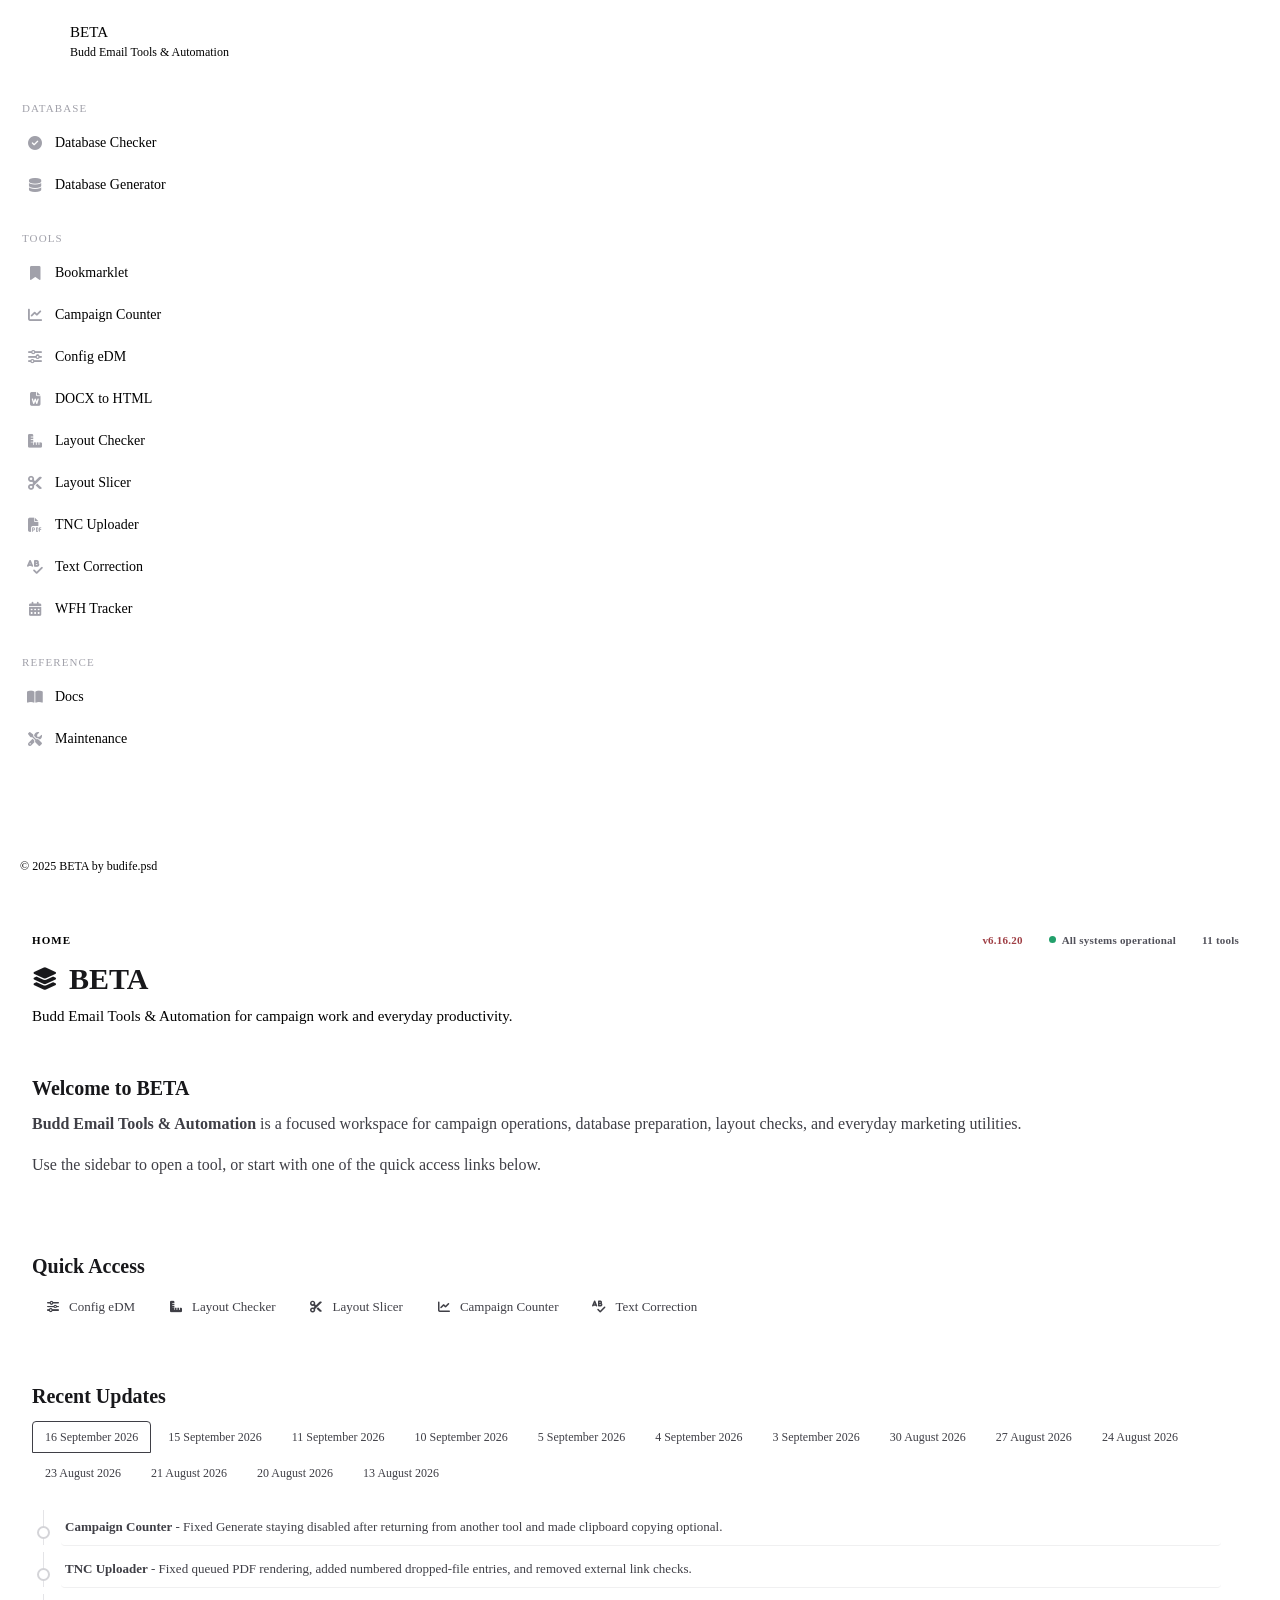
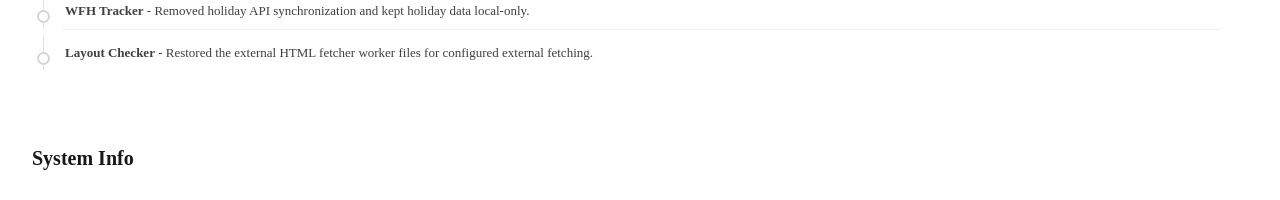
==== index.html @ 9e7e332c "Move campaign tools to local workflows" ====
<!DOCTYPE html>
<html lang="en">
<head>
  <meta charset="UTF-8">
  <meta name="viewport" content="width=device-width, initial-scale=1.0">
  <meta name="description" content="BETA - Budd Email Tools &amp; Automation">
  <meta name="theme-color" content="#F18C8E">
  <link rel="icon" type="image/svg+xml" href="favicon.svg">
  <link rel="icon" type="image/png" href="favicon.png">
  <link rel="preconnect" href="https://cdnjs.cloudflare.com" crossorigin>
   <link rel="stylesheet" href="css/tokens.css?v=6.16.20">
   <link rel="stylesheet" href="css/theme.css?v=6.16.20">
   <link rel="stylesheet" href="css/app.css?v=6.16.20">
   <link rel="stylesheet" href="css/controls.css?v=6.16.20">
  <link rel="stylesheet" href="https://cdnjs.cloudflare.com/ajax/libs/font-awesome/6.5.2/css/all.min.css">

  <title>BETA - Budd Email Tools &amp; Automation</title>
</head>
<body>
  <div class="app-shell">
    <aside class="app-sidebar" id="app-sidebar" aria-label="Main navigation">
      <a class="sidebar-brand" href="./" data-route>
        <span class="brand-mark" aria-hidden="true">B</span>
        <span>
          <strong>BETA</strong>
          <small>Budd Email Tools &amp; Automation</small>
        </span>
      </a>

      <nav class="sidebar-navigation">
        <div class="nav-group">
          <p class="nav-group-label">Database</p>
          <a class="sidebar-link" href="database-checker" data-route>
            <i class="fa-solid fa-circle-check" aria-hidden="true"></i>
            <span>Database Checker</span>
          </a>
          <a class="sidebar-link" href="database-generator" data-route>
            <i class="fa-solid fa-database" aria-hidden="true"></i>
            <span>Database Generator</span>
          </a>
        </div>

        <div class="nav-group">
          <p class="nav-group-label">Tools</p>
          <a class="sidebar-link" href="bookmarklet" data-route>
            <i class="fa-solid fa-bookmark" aria-hidden="true"></i>
            <span>Bookmarklet</span>
          </a>
          <a class="sidebar-link" href="campaign-counter" data-route>
            <i class="fa-solid fa-chart-line" aria-hidden="true"></i>
            <span>Campaign Counter</span>
          </a>
          <a class="sidebar-link" href="config-edm" data-route>
            <i class="fa-solid fa-sliders" aria-hidden="true"></i>
            <span>Config eDM</span>
          </a>
          <a class="sidebar-link" href="doc-to-html" data-route>
            <i class="fa-solid fa-file-word" aria-hidden="true"></i>
            <span>DOCX to HTML</span>
          </a>
          <a class="sidebar-link" href="layout-checker" data-route>
            <i class="fa-solid fa-ruler-combined" aria-hidden="true"></i>
            <span>Layout Checker</span>
          </a>
          <a class="sidebar-link" href="layout-slicer" data-route>
            <i class="fa-solid fa-scissors" aria-hidden="true"></i>
            <span>Layout Slicer</span>
          </a>
          <a class="sidebar-link" href="tnc-uploader" data-route>
            <i class="fa-solid fa-file-pdf" aria-hidden="true"></i>
            <span>TNC Uploader</span>
          </a>
          <a class="sidebar-link" href="text-correction" data-route>
            <i class="fa-solid fa-spell-check" aria-hidden="true"></i>
            <span>Text Correction</span>
          </a>
          <a class="sidebar-link" href="wfh-tracker" data-route>
            <i class="fa-solid fa-calendar-days" aria-hidden="true"></i>
            <span>WFH Tracker</span>
          </a>
        </div>

        <div class="nav-group">
          <p class="nav-group-label">Reference</p>
          <a class="sidebar-link" href="docs" data-route>
            <i class="fa-solid fa-book-open" aria-hidden="true"></i>
            <span>Docs</span>
          </a>
          <a class="sidebar-link" href="maintenance" data-route>
            <i class="fa-solid fa-screwdriver-wrench" aria-hidden="true"></i>
            <span>Maintenance</span>
          </a>
        </div>
      </nav>

      <footer class="sidebar-footer">
        <p>&copy; <span id="footer-year">2025</span> BETA by <span>budife.psd</span></p>
      </footer>
    </aside>

    <div class="sidebar-backdrop" id="sidebar-backdrop" hidden></div>

    <section class="app-content">
      <header class="mobile-header">
        <button class="menu-toggle" id="menu-toggle" type="button" aria-controls="app-sidebar" aria-expanded="false">
          <i class="fa-solid fa-bars" aria-hidden="true"></i>
          <span class="sr-only">Open navigation</span>
        </button>
        <a href="./" data-route>BETA</a>
      </header>

      <main class="content-viewport" id="content-viewport" tabindex="-1">
        <div class="content-loading" role="status">
          <i class="fa-solid fa-circle-notch fa-spin" aria-hidden="true"></i>
          <span>Loading tool...</span>
        </div>
      </main>
    </section>
  </div>

  <script src="js/version-config.js?v=6.16.20"></script>
  <script src="js/tool-versions.js?v=6.16.20"></script>
  <script src="js/app.js?v=6.16.20" defer></script>
</body>
</html>
---- css/app.css ----
:root {
  --sidebar-width: var(--ui-sidebar-width);
  --app-border: var(--ui-border);
  --app-muted: var(--ui-muted);
  --app-soft: var(--ui-surface);
  --app-accent: var(--ui-accent);
  --app-accent-soft: var(--ui-accent-soft);
}

* {
  box-sizing: border-box;
}

html,
body {
  width: 100%;
  min-height: 100%;
  margin: 0;
}

body {
  overflow: hidden;
  color: var(--ui-text);
  background: var(--ui-background);
  font-family: var(--ui-font);
  font-weight: var(--ui-weight-regular);
}

button,
a {
  font: inherit;
}

.app-shell {
  display: grid;
  grid-template-columns: var(--sidebar-width) minmax(0, 1fr);
  width: 100%;
  height: 100vh;
}

.app-sidebar {
  position: sticky;
  top: 0;
  z-index: 30;
  display: flex;
  flex-direction: column;
  width: var(--sidebar-width);
  height: 100vh;
  overflow: hidden;
  background: var(--app-soft);
  border-right: 1px solid var(--app-border);
}

.sidebar-brand {
  display: flex;
  flex: 0 0 auto;
  align-items: center;
  gap: 12px;
  min-height: 82px;
  padding: 18px 20px;
  color: var(--ui-text);
  text-decoration: none;
  border-bottom: 1px solid var(--app-border);
}

.sidebar-brand:hover {
  color: var(--ui-text);
  background: var(--ui-background);
}

.brand-mark {
  display: grid;
  place-items: center;
  width: 38px;
  height: 38px;
  flex: 0 0 38px;
  color: #fff;
  background: var(--ui-accent);
  font-size: 22px;
  font-weight: var(--ui-weight-semibold);
}

.sidebar-brand strong,
.sidebar-brand small {
  display: block;
}

.sidebar-brand strong {
  font-size: 15px;
  font-weight: var(--ui-weight-semibold);
  line-height: 1.35;
}

.sidebar-brand small {
  margin-top: 2px;
  color: var(--app-muted);
  font-size: 12px;
  font-weight: var(--ui-weight-regular);
}

.sidebar-navigation {
  flex: 1 1 auto;
  min-height: 0;
  overflow-y: auto;
  overscroll-behavior: contain;
  padding: 20px 12px;
}

.nav-group + .nav-group {
  margin-top: 26px;
}

.nav-group-label {
  margin: 0 10px 8px;
  color: #a1a1aa;
  font-size: 11px;
  font-weight: var(--ui-weight-semibold);
  letter-spacing: .1em;
  text-transform: uppercase;
}

.sidebar-link {
  display: flex;
  align-items: center;
  gap: 11px;
  min-height: 42px;
  padding: 9px 11px;
  color: var(--ui-text-secondary);
  border-left: 3px solid transparent;
  text-decoration: none;
  font-size: 14px;
  font-weight: var(--ui-weight-medium);
}

.sidebar-link i {
  flex: 0 0 auto;
  width: 18px;
  color: #a1a1aa;
  text-align: center;
}

.sidebar-link span {
  display: inline-flex;
  align-items: center;
  min-width: 0;
  gap: 4px;
}

.sidebar-link:hover {
  color: var(--ui-text);
  background: #f3f3f4;
}

.sidebar-link.active {
  color: var(--ui-accent-dark);
  background: var(--app-accent-soft);
  border-left-color: var(--app-accent);
  font-weight: var(--ui-weight-semibold);
}

.sidebar-link.active i {
  color: var(--app-accent);
}

.tool-beta-badge {
  display: inline-flex;
  align-items: center;
  min-height: 20px;
  padding: 1px 7px;
  color: #9a6700;
  font-size: 12px;
  font-style: italic;
  font-weight: var(--ui-weight-regular);
  line-height: 1.2;
  text-transform: lowercase;
  background: #fff8c5;
  border: 1px solid #f0cf63;
}

.sidebar-link .tool-beta-badge {
  flex: 0 0 auto;
  min-height: 16px;
  padding: 0 5px;
  font-size: 10px;
}

.sidebar-link .sidebar-new-badge {
  flex: 0 0 auto;
  min-height: 16px;
  padding: 0 6px;
  margin-left: 6px;
  color: #fff;
  font-size: 10px;
  font-weight: 600;
  line-height: 16px;
  letter-spacing: .03em;
  text-transform: lowercase;
  background: #16a34a;
  border-radius: 3px;
}

.sidebar-footer {
  flex: 0 0 auto;
  padding: 16px 20px;
  border-top: 1px solid var(--app-border);
}

.sidebar-footer p {
  margin: 0 0 10px;
  color: var(--app-muted);
  font-size: 12px;
}

.creator-link {
  position: relative;
  display: inline;
  padding: 0;
  color: var(--accent-primary, var(--app-accent));
  background: none;
  border: 0;
  font: inherit;
  font-weight: 600;
  text-decoration: none;
  cursor: pointer;
}

.creator-link:hover,
.creator-link:focus-visible {
  color: var(--accent-hover, var(--ui-accent-dark));
}

.creator-popover {
  position: absolute;
  bottom: calc(100% + 10px);
  left: 50%;
  z-index: 30;
  display: grid;
  min-width: 124px;
  gap: 2px;
  padding: 8px 10px;
  color: var(--text, #212121);
  text-align: center;
  background: #fff;
  border: 1px solid var(--border, var(--app-border));
  opacity: 0;
  pointer-events: none;
  transform: translate(-50%, 4px);
  transition: opacity .15s ease, transform .15s ease;
}

.creator-popover strong {
  color: #9f3f45;
  font-size: 11px;
  font-weight: 600;
}

.creator-popover small {
  color: var(--app-muted);
  font-size: 10px;
  font-weight: 400;
}

.creator-link:hover .creator-popover,
.creator-link:focus-visible .creator-popover {
  opacity: 1;
  transform: translate(-50%, 0);
}

.sidebar-socials {
  display: flex;
  gap: 6px;
}

.sidebar-socials a {
  display: grid;
  place-items: center;
  width: 30px;
  height: 30px;
  color: #71717a;
  text-decoration: none;
  border: 1px solid var(--app-border);
}

.sidebar-socials a:hover {
  color: var(--app-accent);
  background: #fff;
  border-color: var(--app-accent);
}

.app-content {
  min-width: 0;
  height: 100vh;
  overflow: hidden;
  background: #fff;
}

.mobile-header {
  display: none;
}

.content-viewport {
  height: 100%;
  overflow-y: auto;
  overscroll-behavior: contain;
  outline: none;
}

.content-page {
  display: flex;
  flex-direction: column;
  min-height: 100%;
  font-weight: var(--ui-weight-regular);
}

.content-page[hidden] {
  display: none !important;
}

[data-transient-view] {
  height: 100%;
}

.content-page--tool {
  height: 100%;
  min-height: 0;
  overflow: hidden;
}

.content-intro {
  flex: 0 0 auto;
  padding: 26px 32px 22px;
  border-bottom: 1px solid var(--app-border);
}

.content-intro-topline {
  display: flex;
  align-items: center;
  justify-content: space-between;
  gap: 16px;
  margin-bottom: 8px;
}

.content-eyebrow {
  margin: 0;
  color: var(--app-accent);
  font-size: 11px;
  font-weight: 700;
  letter-spacing: .1em;
  text-transform: uppercase;
}

.home-meta {
  display: flex;
  align-items: center;
  gap: 8px;
  flex-wrap: wrap;
  justify-content: flex-end;
}

.version-badge,
.status-badge,
.tool-count-badge {
  display: inline-flex;
  align-items: center;
  min-height: 27px;
  padding: 4px 9px;
  color: #52525b;
  background: #fff;
  border: 1px solid var(--app-border);
  font-size: 11px;
  font-weight: 600;
  letter-spacing: .02em;
}

.version-badge {
  color: #9f3f45;
  background: var(--app-accent-soft);
  border-color: #f6cfd0;
}

.status-dot {
  width: 7px;
  height: 7px;
  margin-right: 6px;
  background: #22a06b;
  border-radius: 50%;
}

.content-title {
  display: flex;
  align-items: center;
  gap: 12px;
  margin: 0;
  color: #18181b;
  font-size: clamp(24px, 2.6vw, 30px);
  line-height: 1.2;
}

.content-title i {
  color: var(--app-accent);
  font-size: .75em;
}

.content-title .tool-beta-badge {
  align-self: center;
  margin-left: 2px;
}

.tool-version-badge {
  align-self: center;
  display: inline-flex;
  align-items: center;
  min-height: 22px;
  padding: 3px 8px;
  color: #71717a;
  background: #fff;
  border: 1px solid var(--app-border);
  font-size: 10px;
  font-weight: 600;
  letter-spacing: .02em;
  line-height: 1;
  white-space: nowrap;
}

.tool-version-badge.is-beta {
  color: #9a6700;
  background: #fff8db;
  border-color: #f7d36b;
  font-style: italic;
}

.tool-privacy-badge {
  align-self: center;
  display: inline-flex;
  align-items: center;
  min-height: 22px;
  padding: 3px 8px;
  color: #7a4b00;
  background: #fffaf0;
  border: 1px solid #fed7aa;
  font-size: 10px;
  font-weight: 600;
  letter-spacing: .02em;
  line-height: 1;
  white-space: nowrap;
}

.tool-privacy-badge.is-local {
  color: #087443;
  background: #ecfdf3;
  border-color: #bbf7d0;
}

.tool-privacy-badge.is-shared {
  color: #2554a4;
  background: #eff6ff;
  border-color: #bfdbfe;
}

.tool-privacy-badge.is-external {
  color: #7a4b00;
  background: #fffaf0;
  border-color: #fed7aa;
}

.content-description {
  max-width: 760px;
  margin: 8px 0 0;
  color: var(--app-muted);
  font-size: 15px;
  font-weight: var(--ui-weight-regular);
  line-height: 1.55;
}

.markdown-content {
  width: 100%;
  max-width: 1100px;
  padding: 26px 32px 38px;
  color: #3f3f46;
  font-weight: var(--ui-weight-regular);
  line-height: 1.55;
}

.markdown-content.home-dashboard {
  max-width: none;
}

.markdown-content.docs-content {
  max-width: 920px;
  font-family: var(--ui-font);
  font-size: 14px;
  font-weight: var(--ui-weight-regular);
  line-height: 1.55;
}

.markdown-content.docs-content h2 {
  margin-top: 1.4em;
  font-size: 20px;
  font-weight: var(--ui-weight-semibold);
}

.markdown-content.docs-content h3 {
  font-size: 15px;
  font-weight: var(--ui-weight-semibold);
}

.markdown-content.docs-content p,
.markdown-content.docs-content li {
  color: var(--app-muted);
  font-size: 14px;
}

.docs-tools {
  display: grid;
  grid-template-columns: minmax(0, 1fr) auto;
  gap: 8px 12px;
  align-items: center;
  margin: 18px 0 24px;
  padding: 12px;
  background: var(--app-soft);
  border: 1px solid var(--app-border);
}

.docs-search {
  display: flex;
  align-items: center;
  min-width: 0;
  min-height: 36px;
  padding: 0 10px;
  color: var(--app-muted);
  background: #fff;
  border: 1px solid var(--app-border);
}

.docs-search input {
  min-width: 0;
  width: 100%;
  border: 0;
  outline: 0;
  padding: 0 8px;
  color: #18181b;
  background: transparent;
  font: inherit;
  font-size: 13px;
}

.docs-tools-actions {
  display: flex;
  flex-wrap: wrap;
  gap: 8px;
}

.docs-tools-actions button {
  min-height: 36px;
  padding: 0 11px;
  color: #3f3f46;
  background: #fff;
  border: 1px solid var(--app-border);
  font: inherit;
  font-size: 12px;
  font-weight: var(--ui-weight-medium);
  cursor: pointer;
}

.docs-tools-actions button:hover,
.docs-tools-actions button:focus-visible {
  color: #9f3f45;
  border-color: var(--app-accent);
}

.docs-search-status {
  grid-column: 1 / -1;
  margin: 0;
  color: var(--app-muted);
  font-size: 12px;
}

.docs-details {
  margin: 10px 0;
  border: 1px solid var(--app-border);
  background: #fff;
}

.docs-details summary {
  cursor: pointer;
  padding: 12px 14px;
  color: #18181b;
  font-size: 14px;
  font-weight: var(--ui-weight-semibold);
  list-style: none;
}

.docs-details summary::-webkit-details-marker {
  display: none;
}

.docs-details summary::after {
  content: "+";
  float: right;
  color: var(--app-muted);
  font-weight: var(--ui-weight-regular);
}

.docs-details[open] summary {
  border-bottom: 1px solid var(--app-border);
}

.docs-details[open] summary::after {
  content: "-";
}

.docs-details > p,
.docs-details > ul,
.docs-details > ol {
  padding: 0 14px;
}

.docs-details > p:first-of-type,
.docs-details > ul:first-of-type,
.docs-details > ol:first-of-type {
  margin-top: 12px;
}

.privacy-settings-panel {
  display: grid;
  gap: 8px;
  margin: 14px 0 18px;
}

.privacy-setting {
  display: flex;
  align-items: center;
  justify-content: space-between;
  gap: 16px;
  padding: 12px 14px;
  background: var(--app-soft);
  border: 1px solid var(--app-border);
}

.privacy-setting > span,
.local-backup-summary,
.local-backup-status {
  min-width: 0;
  overflow-wrap: anywhere;
}

.privacy-setting strong,
.privacy-setting small {
  display: block;
}

.privacy-setting strong {
  color: #18181b;
  font-size: 13px;
  font-weight: var(--ui-weight-semibold);
}

.privacy-setting small {
  margin-top: 3px;
  color: var(--app-muted);
  font-size: 12px;
  line-height: 1.4;
}

.privacy-setting input {
  width: 18px;
  height: 18px;
  accent-color: var(--app-accent);
}

.local-backup-mount {
  margin: 14px 0 18px;
}

.local-backup-panel {
  display: grid;
  gap: 14px;
  padding: 16px;
  background: var(--app-soft);
  border: 1px solid var(--app-border);
}

.local-backup-summary {
  display: grid;
  gap: 4px;
}

.local-backup-summary strong {
  color: #18181b;
  font-size: 14px;
  font-weight: var(--ui-weight-semibold);
}

.local-backup-summary span,
.local-backup-status {
  color: var(--app-muted);
  font-size: 12px;
  line-height: 1.4;
}

.local-backup-actions {
  display: flex;
  flex-wrap: wrap;
  gap: 8px;
}

.local-backup-actions button,
.local-backup-import span {
  display: inline-flex;
  align-items: center;
  justify-content: center;
  min-height: 36px;
  padding: 8px 13px;
  color: #18181b;
  background: #fff;
  border: 1px solid var(--app-border);
  font: inherit;
  font-size: 13px;
  font-weight: var(--ui-weight-semibold);
  cursor: pointer;
}

.local-backup-actions button:first-child {
  color: #fff;
  background: var(--app-accent);
  border-color: var(--app-accent);
}

.local-backup-actions button:focus-visible,
.local-backup-import:focus-within span {
  outline: 2px solid var(--app-accent);
  outline-offset: 2px;
}

.local-backup-actions .is-danger {
  color: #b42318;
  background: #fff5f5;
  border-color: #fecaca;
}

.local-backup-status {
  margin: 0;
  padding: 10px 12px;
  background: #fff;
  border-left: 3px solid var(--app-border);
}

.local-backup-status.is-success {
  color: #087443;
  background: #ecfdf3;
  border-left-color: #22a06b;
}

.local-backup-status.is-error {
  color: #b42318;
  background: #fff5f5;
  border-left-color: #ef4444;
}

.local-backup-status.is-loading {
  color: #9f3f45;
  background: var(--app-accent-soft);
  border-left-color: var(--app-accent);
}

.markdown-section[data-section="docs-navigation"] {
  position: sticky;
  top: 0;
  z-index: 2;
  margin: -26px -32px 0;
  padding: 14px 32px;
  background: #fff;
  border-bottom: 1px solid var(--app-border);
}

.markdown-section[data-section="docs-navigation"] h2 {
  margin: 0 0 10px;
  font-size: 13px;
  letter-spacing: .08em;
  text-transform: uppercase;
}

.markdown-section[data-section="docs-navigation"] ul {
  display: flex;
  gap: 8px;
  margin: 0;
  padding: 0;
  overflow-x: auto;
  list-style: none;
  scrollbar-gutter: stable;
}

.markdown-section[data-section="docs-navigation"] li {
  flex: 0 0 auto;
  margin: 0;
}

.markdown-section[data-section="docs-navigation"] a {
  display: inline-flex;
  align-items: center;
  min-height: 34px;
  padding: 0 13px;
  color: #3f3f46;
  background: var(--app-soft);
  border: 1px solid var(--app-border);
  font-size: 13px;
  font-weight: var(--ui-weight-medium);
}

.markdown-section[data-section="docs-navigation"] a:hover,
.markdown-section[data-section="docs-navigation"] a.is-active {
  color: #9f3f45;
  background: var(--app-accent-soft);
  border-color: var(--app-accent);
  text-decoration: none;
}

.markdown-section {
  padding: 0 0 30px;
  border-bottom: 1px solid var(--app-border);
}

.markdown-section + .markdown-section {
  padding-top: 30px;
}

.markdown-section:last-child {
  padding-bottom: 0;
  border-bottom: 0;
}

@media (max-width: 620px) {
  .docs-tools {
    grid-template-columns: 1fr;
  }

  .docs-tools-actions {
    width: 100%;
  }

  .docs-tools-actions button {
    flex: 1 1 auto;
  }

  .privacy-setting {
    align-items: flex-start;
  }

  .privacy-setting input {
    flex: 0 0 auto;
    margin-top: 2px;
  }
}

.markdown-content h2,
.markdown-content h3 {
  margin: 1.7em 0 .55em;
  color: #18181b;
  font-size: 20px;
  line-height: 1.25;
}

.markdown-content h3 {
  font-size: 15px;
}

.markdown-content h2:first-child,
.markdown-content h3:first-child {
  margin-top: 0;
}

.markdown-content p,
.markdown-content ul,
.markdown-content ol {
  margin: 0 0 1em;
  font-weight: var(--ui-weight-regular);
}

.markdown-content ul {
  padding-left: 22px;
}

.markdown-content li {
  margin-bottom: 8px;
  color: var(--app-muted);
  font-weight: var(--ui-weight-regular);
}

.markdown-content li strong {
  color: #3f3f46;
}

.markdown-content .creator-popover strong {
  color: #9f3f45;
}

.markdown-content a {
  color: #9f3f45;
  font-weight: 600;
  text-decoration: none;
}

.markdown-content a:hover {
  text-decoration: underline;
}

.markdown-content code {
  padding: 2px 5px;
  color: #9f3f45;
  background: var(--app-accent-soft);
  font-family: var(--font-family-mono);
  font-size: .9em;
}

.markdown-section[data-section="quick-access"] ul {
  display: flex;
  flex-wrap: wrap;
  gap: 8px;
  padding: 0;
  margin: 0;
  list-style: none;
}

.markdown-section[data-section="quick-access"] li {
  flex: 0 0 auto;
  margin: 0;
  padding: 0;
  background: transparent;
  border: 0;
}

.markdown-section[data-section="quick-access"] li:hover {
  background: transparent;
}

.markdown-section[data-section="quick-access"] a {
  display: inline-flex;
  align-items: center;
  gap: 7px;
  min-height: 34px;
  margin: 0;
  padding: 0 12px;
  color: #3f3f46;
  font-size: 13px;
  font-weight: var(--ui-weight-regular);
  background: #fff;
  border: 1px solid var(--app-border);
}

.markdown-section[data-section="quick-access"] a:hover,
.markdown-section[data-section="quick-access"] a:focus-visible {
  color: #9f3f45;
  background: var(--app-accent-soft);
  border-color: var(--app-accent);
  text-decoration: none;
}

.quick-access-icon {
  display: inline-grid;
  place-items: center;
  width: 18px;
  height: 18px;
  color: var(--app-accent);
  font-size: 12px;
}

.markdown-section[data-section="tool-sitemap"] {
  display: grid;
  grid-template-columns: repeat(2, minmax(0, 1fr));
  column-gap: 42px;
  font-size: 13px;
}

.markdown-section[data-section="tool-sitemap"] > h2 {
  grid-column: 1 / -1;
}

.markdown-section[data-section="tool-sitemap"] .markdown-subsection {
  min-width: 0;
}

.markdown-section[data-section="tool-sitemap"] h3 {
  display: flex;
  align-items: center;
  justify-content: space-between;
  gap: 12px;
  margin-top: 14px;
  font-size: 14px;
}

.section-count {
  display: inline-grid;
  place-items: center;
  min-width: 25px;
  height: 22px;
  padding: 0 7px;
  color: #71717a;
  background: var(--app-soft);
  border: 1px solid var(--app-border);
  font-size: 11px;
  font-weight: 600;
}

.markdown-section[data-section="recent-updates"] ul,
.markdown-section[data-section="useful-links"] ul,
.markdown-section[data-section="system-info"] ul {
  padding: 0;
  list-style: none;
}

.markdown-section[data-section="recent-updates"] li,
.markdown-section[data-section="useful-links"] li,
.markdown-section[data-section="system-info"] li {
  padding: 8px 0;
  margin: 0;
  border-bottom: 1px solid #f0f0f1;
  font-size: 13px;
  line-height: 1.45;
}

.markdown-section[data-section="recent-updates"] ul {
  position: relative;
  max-height: 360px;
  overflow-y: auto;
  overscroll-behavior: contain;
  margin-left: 4px;
  padding: 0 12px 0 25px;
  scrollbar-gutter: stable;
}

.markdown-section[data-section="recent-updates"] li {
  position: relative;
  padding-left: 4px;
}

.markdown-section[data-section="recent-updates"] li::after {
  content: "";
  position: absolute;
  top: 0;
  bottom: 0;
  left: -18px;
  z-index: 0;
  width: 1px;
  background: #e4e4e7;
}

.markdown-section[data-section="recent-updates"] li::before {
  content: "";
  position: absolute;
  top: 16px;
  left: -24px;
  z-index: 1;
  width: 9px;
  height: 9px;
  background: #fff;
  border: 2px solid #d4d4d8;
  border-radius: 50%;
}

.markdown-section[data-section="recent-updates"] li.latest-update::before {
  background: var(--app-accent);
  border-color: var(--app-accent);
}

.recent-update-badge {
  display: inline-flex;
  align-items: center;
  min-height: 16px;
  padding: 1px 6px;
  margin-left: 8px;
  color: var(--ui-accent-dark);
  font-size: 10px;
  font-style: italic;
  font-weight: var(--ui-weight-regular);
  line-height: 1.2;
  text-transform: lowercase;
  vertical-align: middle;
  background: var(--app-accent-soft);
  border: 1px solid #f8b4b8;
}

.markdown-section[data-section="recent-updates"] .recent-creator-link {
  display: inline-block;
}

.markdown-section[data-section="recent-updates"] .recent-creator-link .creator-popover {
  top: calc(100% + 10px);
  bottom: auto;
}

.markdown-section[data-section="useful-links"] a i {
  width: 22px;
  margin-right: 6px;
  color: #71717a;
  text-align: center;
}

.markdown-section[data-section="system-info"] ul {
  display: grid;
  grid-template-columns: repeat(4, minmax(0, 1fr));
  border: 1px solid var(--app-border);
}

.markdown-section[data-section="system-info"] li,
.markdown-section[data-section="system-info"] li:last-child {
  min-height: 76px;
  padding: 14px 16px;
  border-right: 1px solid var(--app-border);
  border-bottom: 0;
}

.markdown-section[data-section="system-info"] li:last-child {
  border-right: 0;
}

.markdown-section[data-section="system-info"] strong {
  display: block;
  margin-bottom: 4px;
  color: #71717a;
  font-size: 11px;
  letter-spacing: .06em;
  text-transform: uppercase;
}

.markdown-section[data-section="recent-updates"] li:last-child,
.markdown-section[data-section="useful-links"] li:last-child,
.markdown-section[data-section="system-info"] li:last-child {
  border-bottom: 0;
}

.tool-frame-wrap {
  flex: 1 1 auto;
  min-height: 0;
  background: #fff;
}

.tool-frame {
  display: block;
  width: 100%;
  height: 100%;
  min-height: 0;
  border: 0;
  background: #fff;
  opacity: 0;
}

.tool-frame.is-ready {
  opacity: 1;
}

.content-loading,
.content-error {
  display: grid;
  place-content: center;
  justify-items: center;
  gap: 10px;
  min-height: 100%;
  padding: 40px;
  color: var(--app-muted);
  text-align: center;
}

.content-error h1 {
  margin: 0;
  color: #18181b;
}

.content-error a {
  color: #9f3f45;
}

.sidebar-backdrop {
  position: fixed;
  inset: 0;
  z-index: 20;
  background: rgba(24, 24, 27, .35);
}

.sr-only {
  position: absolute;
  width: 1px;
  height: 1px;
  padding: 0;
  margin: -1px;
  overflow: hidden;
  clip: rect(0, 0, 0, 0);
  white-space: nowrap;
  border: 0;
}

@media (max-width: 820px) {
  body {
    overflow: auto;
  }

  .app-shell {
    display: block;
    height: 100dvh;
  }

  .app-sidebar {
    position: fixed;
    left: 0;
    transform: translateX(-100%);
    transition: transform .18s ease;
  }

  .app-sidebar.open {
    transform: translateX(0);
  }

  .app-content {
    height: 100dvh;
  }

  .mobile-header {
    display: flex;
    align-items: center;
    gap: 12px;
    height: 58px;
    padding: 0 16px;
    background: #fff;
    border-bottom: 1px solid var(--app-border);
  }

  .mobile-header a {
    color: #18181b;
    text-decoration: none;
    font-weight: 700;
  }

  .menu-toggle {
    display: grid;
    place-items: center;
    width: 38px;
    height: 38px;
    color: #3f3f46;
    background: #fff;
    border: 1px solid var(--app-border);
    cursor: pointer;
  }

  .content-viewport {
    height: calc(100dvh - 58px);
  }

  .content-intro {
    padding: 22px 20px 18px;
  }

  .content-intro-topline {
    align-items: flex-start;
    flex-direction: column;
  }

  .home-meta {
    justify-content: flex-start;
  }

  .markdown-content {
    padding: 24px 20px 34px;
  }

  .markdown-section[data-section="tool-sitemap"] {
    grid-template-columns: 1fr;
  }

  .markdown-section[data-section="system-info"] ul {
    grid-template-columns: repeat(2, minmax(0, 1fr));
  }

  .markdown-section[data-section="system-info"] li,
  .markdown-section[data-section="system-info"] li:last-child {
    border-right: 1px solid var(--app-border);
    border-bottom: 1px solid var(--app-border);
  }

  .content-page--tool {
    height: 100%;
  }
}

@media (prefers-reduced-motion: reduce) {
  .app-sidebar {
    transition: none;
  }
}

/* ── Recent Updates Tabs ─────────────────────────────── */
.updates-tabs {
  margin-top: 12px;
}

.updates-tab-bar {
  display: flex;
  flex-wrap: wrap;
  gap: 4px;
  padding-bottom: 8px;
  border-bottom: 1px solid var(--app-border);
  margin-bottom: 12px;
}

.updates-tab-btn {
  padding: 6px 12px;
  color: var(--app-muted);
  background: transparent;
  border: 1px solid transparent;
  border-radius: 4px 4px 0 0;
  font-size: 12px;
  font-weight: 500;
  cursor: pointer;
  transition: color 0.15s, background 0.15s, border-color 0.15s;
}

.updates-tab-btn:hover {
  color: var(--app-accent);
  background: var(--app-soft);
}

.updates-tab-btn.active {
  color: var(--app-accent);
  background: var(--app-soft);
  border-color: var(--app-border);
  border-bottom-color: var(--app-soft);
}

.updates-tab-content {
  min-height: 80px;
}

.updates-tab-panel {
  display: none;
}

.updates-tab-panel.active {
  display: block;
}

.updates-tab-panel ul {
  display: flex;
  flex-direction: column;
  gap: 6px;
}

.updates-tab-panel li {
  padding: 8px 10px;
  background: var(--app-soft);
  border-radius: 4px;
  font-size: 13px;
  line-height: 1.5;
}

.updates-tab-panel li:first-child {
  border-left: 3px solid var(--app-accent);
}

.updates-tab-panel li.latest-update {
  border-left: 3px solid var(--app-accent);
}

.recent-update-badge {
  display: inline-block;
  margin-left: 6px;
  padding: 1px 5px;
  color: #fff;
  background: var(--app-accent);
  border-radius: 3px;
  font-size: 10px;
  font-weight: 600;
  vertical-align: middle;
}
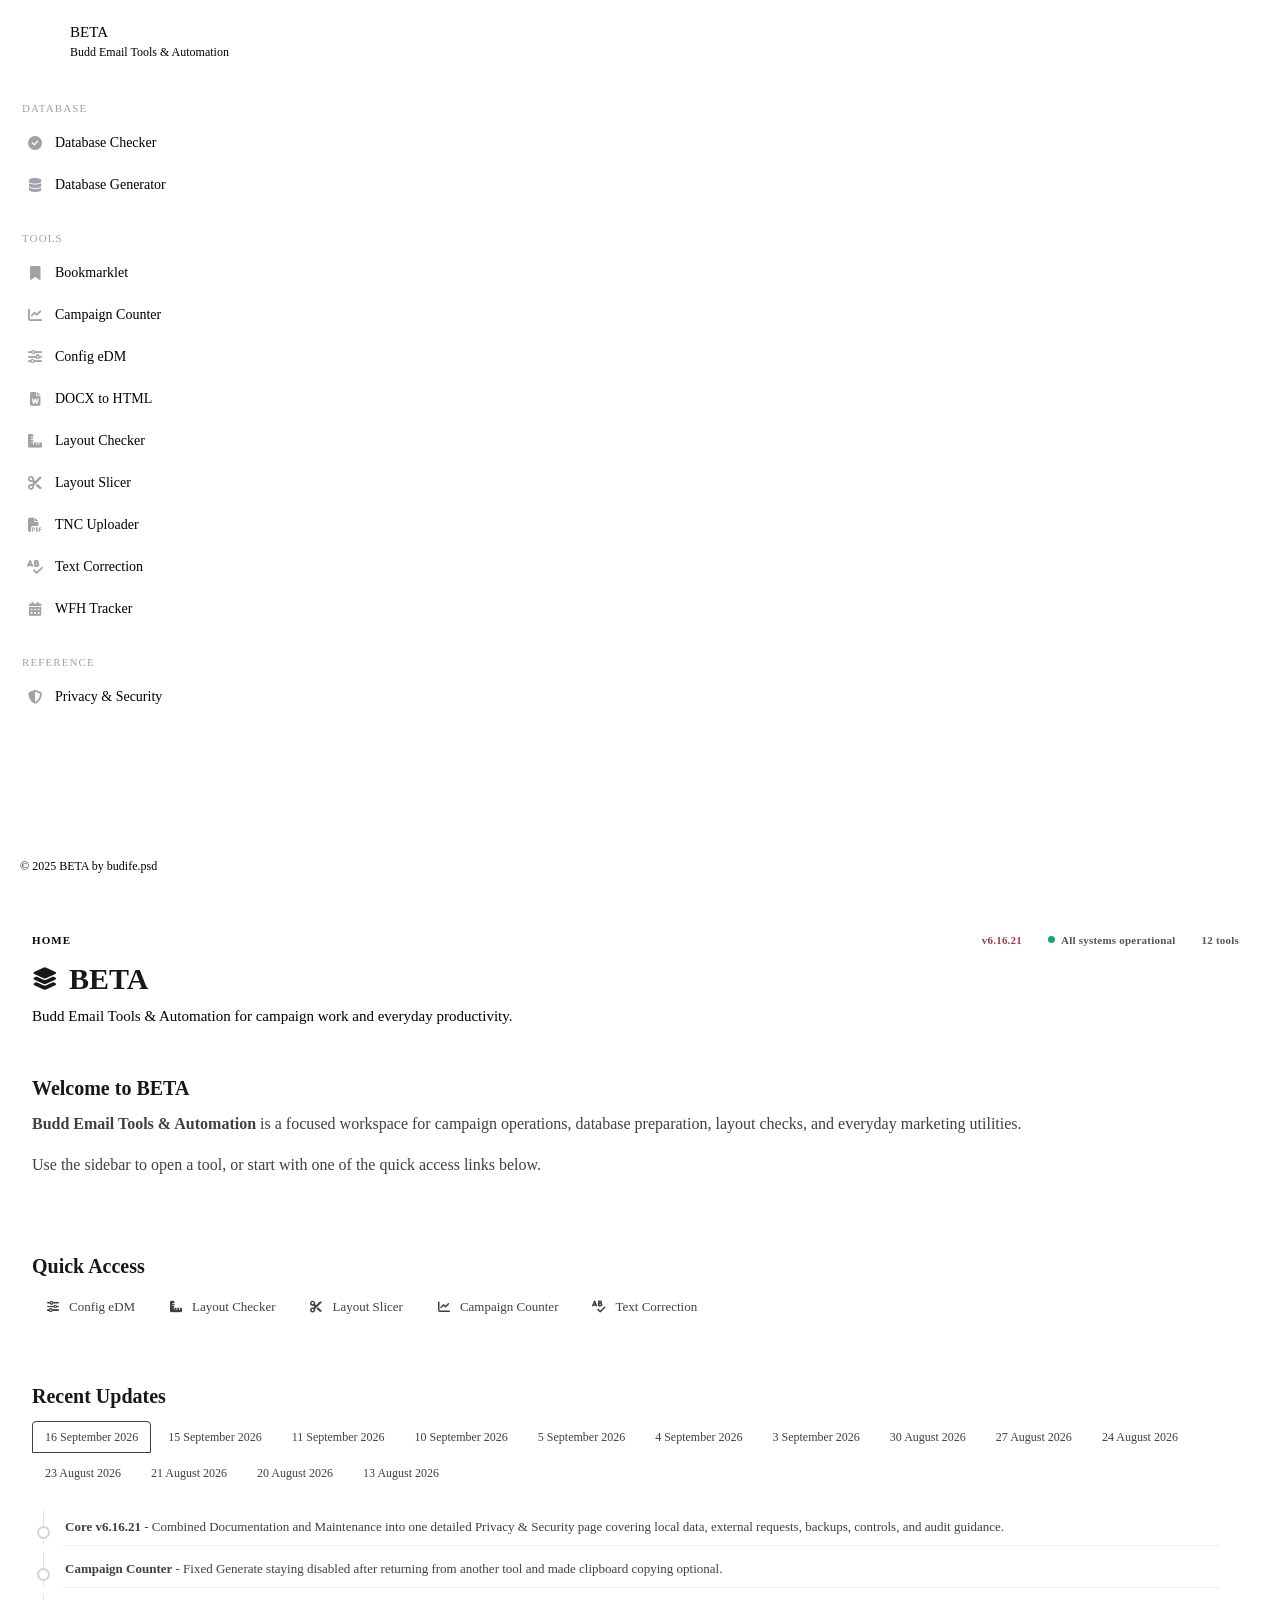
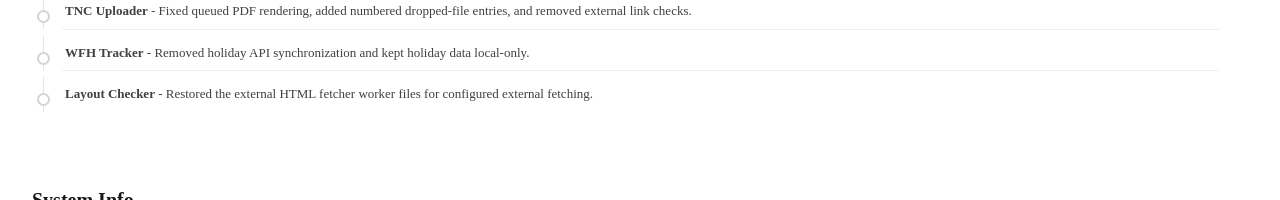
==== commit b8a60c51: "Combine documentation and maintenance privacy guide" ====
--- a/index.html
+++ b/index.html
@@ -8,10 +8,10 @@
   <link rel="icon" type="image/svg+xml" href="favicon.svg">
   <link rel="icon" type="image/png" href="favicon.png">
   <link rel="preconnect" href="https://cdnjs.cloudflare.com" crossorigin>
-   <link rel="stylesheet" href="css/tokens.css?v=6.16.20">
-   <link rel="stylesheet" href="css/theme.css?v=6.16.20">
-   <link rel="stylesheet" href="css/app.css?v=6.16.20">
-   <link rel="stylesheet" href="css/controls.css?v=6.16.20">
+   <link rel="stylesheet" href="css/tokens.css?v=6.16.21">
+   <link rel="stylesheet" href="css/theme.css?v=6.16.21">
+   <link rel="stylesheet" href="css/app.css?v=6.16.21">
+   <link rel="stylesheet" href="css/controls.css?v=6.16.21">
   <link rel="stylesheet" href="https://cdnjs.cloudflare.com/ajax/libs/font-awesome/6.5.2/css/all.min.css">
 
   <title>BETA - Budd Email Tools &amp; Automation</title>
@@ -83,12 +83,8 @@
         <div class="nav-group">
           <p class="nav-group-label">Reference</p>
           <a class="sidebar-link" href="docs" data-route>
-            <i class="fa-solid fa-book-open" aria-hidden="true"></i>
-            <span>Docs</span>
-          </a>
-          <a class="sidebar-link" href="maintenance" data-route>
-            <i class="fa-solid fa-screwdriver-wrench" aria-hidden="true"></i>
-            <span>Maintenance</span>
+            <i class="fa-solid fa-shield-halved" aria-hidden="true"></i>
+            <span>Privacy &amp; Security</span>
           </a>
         </div>
       </nav>
@@ -118,8 +114,8 @@
     </section>
   </div>
 
-  <script src="js/version-config.js?v=6.16.20"></script>
-  <script src="js/tool-versions.js?v=6.16.20"></script>
-  <script src="js/app.js?v=6.16.20" defer></script>
+  <script src="js/version-config.js?v=6.16.21"></script>
+  <script src="js/tool-versions.js?v=6.16.21"></script>
+  <script src="js/app.js?v=6.16.21" defer></script>
 </body>
 </html>
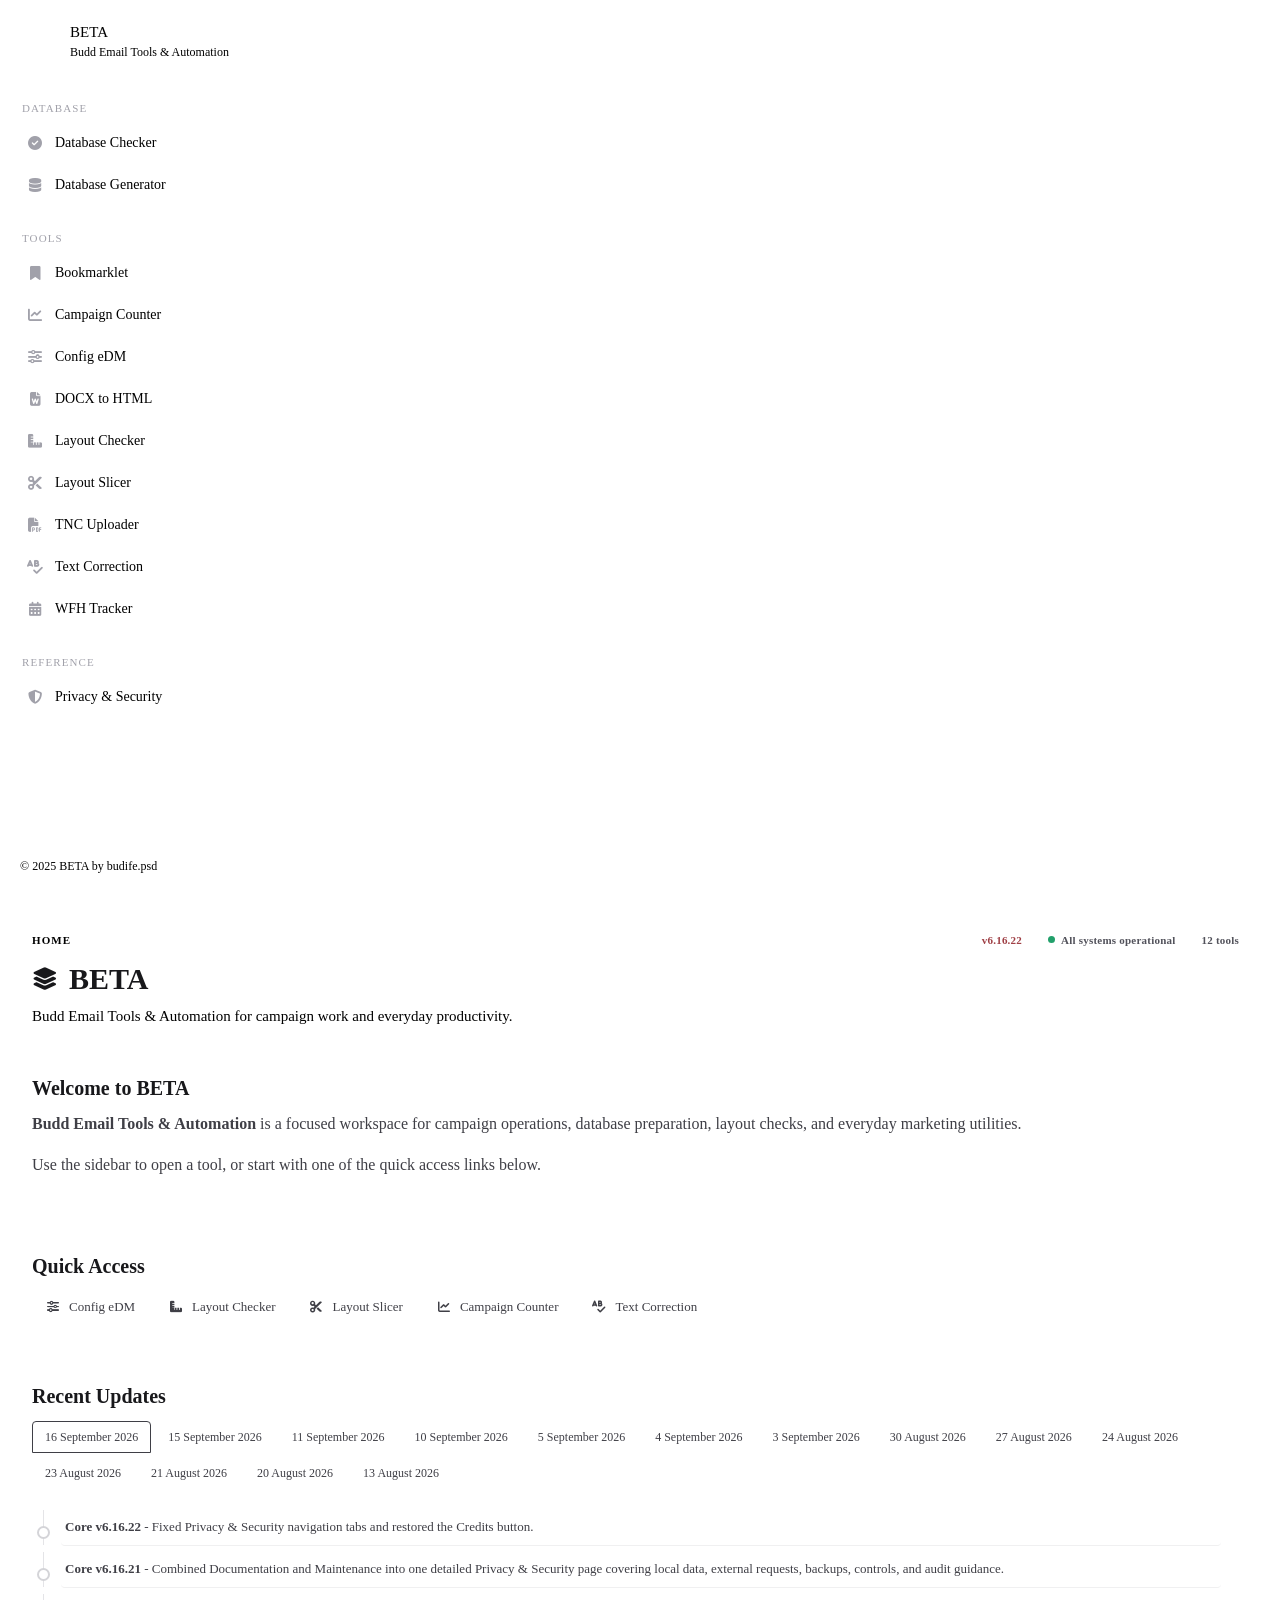
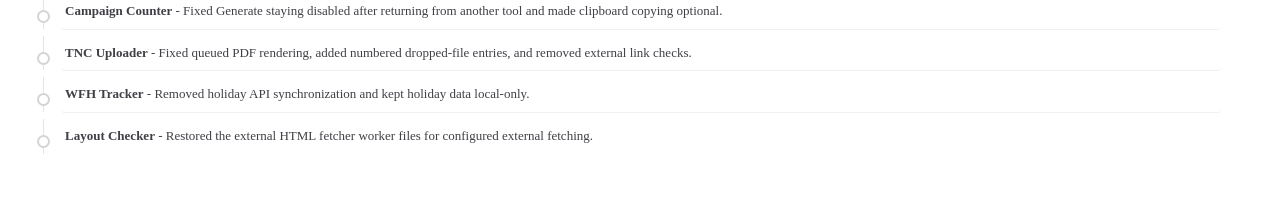
==== commit aa1b3aba: "Fix privacy page section navigation" ====
--- a/index.html
+++ b/index.html
@@ -8,10 +8,10 @@
   <link rel="icon" type="image/svg+xml" href="favicon.svg">
   <link rel="icon" type="image/png" href="favicon.png">
   <link rel="preconnect" href="https://cdnjs.cloudflare.com" crossorigin>
-   <link rel="stylesheet" href="css/tokens.css?v=6.16.21">
-   <link rel="stylesheet" href="css/theme.css?v=6.16.21">
-   <link rel="stylesheet" href="css/app.css?v=6.16.21">
-   <link rel="stylesheet" href="css/controls.css?v=6.16.21">
+   <link rel="stylesheet" href="css/tokens.css?v=6.16.22">
+   <link rel="stylesheet" href="css/theme.css?v=6.16.22">
+   <link rel="stylesheet" href="css/app.css?v=6.16.22">
+   <link rel="stylesheet" href="css/controls.css?v=6.16.22">
   <link rel="stylesheet" href="https://cdnjs.cloudflare.com/ajax/libs/font-awesome/6.5.2/css/all.min.css">
 
   <title>BETA - Budd Email Tools &amp; Automation</title>
@@ -114,8 +114,8 @@
     </section>
   </div>
 
-  <script src="js/version-config.js?v=6.16.21"></script>
-  <script src="js/tool-versions.js?v=6.16.21"></script>
-  <script src="js/app.js?v=6.16.21" defer></script>
+  <script src="js/version-config.js?v=6.16.22"></script>
+  <script src="js/tool-versions.js?v=6.16.22"></script>
+  <script src="js/app.js?v=6.16.22" defer></script>
 </body>
 </html>
--- a/css/app.css
+++ b/css/app.css
@@ -763,7 +763,7 @@
   border-left-color: var(--app-accent);
 }
 
-.markdown-section[data-section="docs-navigation"] {
+.markdown-section[data-section="security-navigation"] {
   position: sticky;
   top: 0;
   z-index: 2;
@@ -773,14 +773,14 @@
   border-bottom: 1px solid var(--app-border);
 }
 
-.markdown-section[data-section="docs-navigation"] h2 {
+.markdown-section[data-section="security-navigation"] h2 {
   margin: 0 0 10px;
   font-size: 13px;
   letter-spacing: .08em;
   text-transform: uppercase;
 }
 
-.markdown-section[data-section="docs-navigation"] ul {
+.markdown-section[data-section="security-navigation"] ul {
   display: flex;
   gap: 8px;
   margin: 0;
@@ -790,12 +790,12 @@
   scrollbar-gutter: stable;
 }
 
-.markdown-section[data-section="docs-navigation"] li {
+.markdown-section[data-section="security-navigation"] li {
   flex: 0 0 auto;
   margin: 0;
 }
 
-.markdown-section[data-section="docs-navigation"] a {
+.markdown-section[data-section="security-navigation"] a {
   display: inline-flex;
   align-items: center;
   min-height: 34px;
@@ -807,8 +807,8 @@
   font-weight: var(--ui-weight-medium);
 }
 
-.markdown-section[data-section="docs-navigation"] a:hover,
-.markdown-section[data-section="docs-navigation"] a.is-active {
+.markdown-section[data-section="security-navigation"] a:hover,
+.markdown-section[data-section="security-navigation"] a.is-active {
   color: #9f3f45;
   background: var(--app-accent-soft);
   border-color: var(--app-accent);
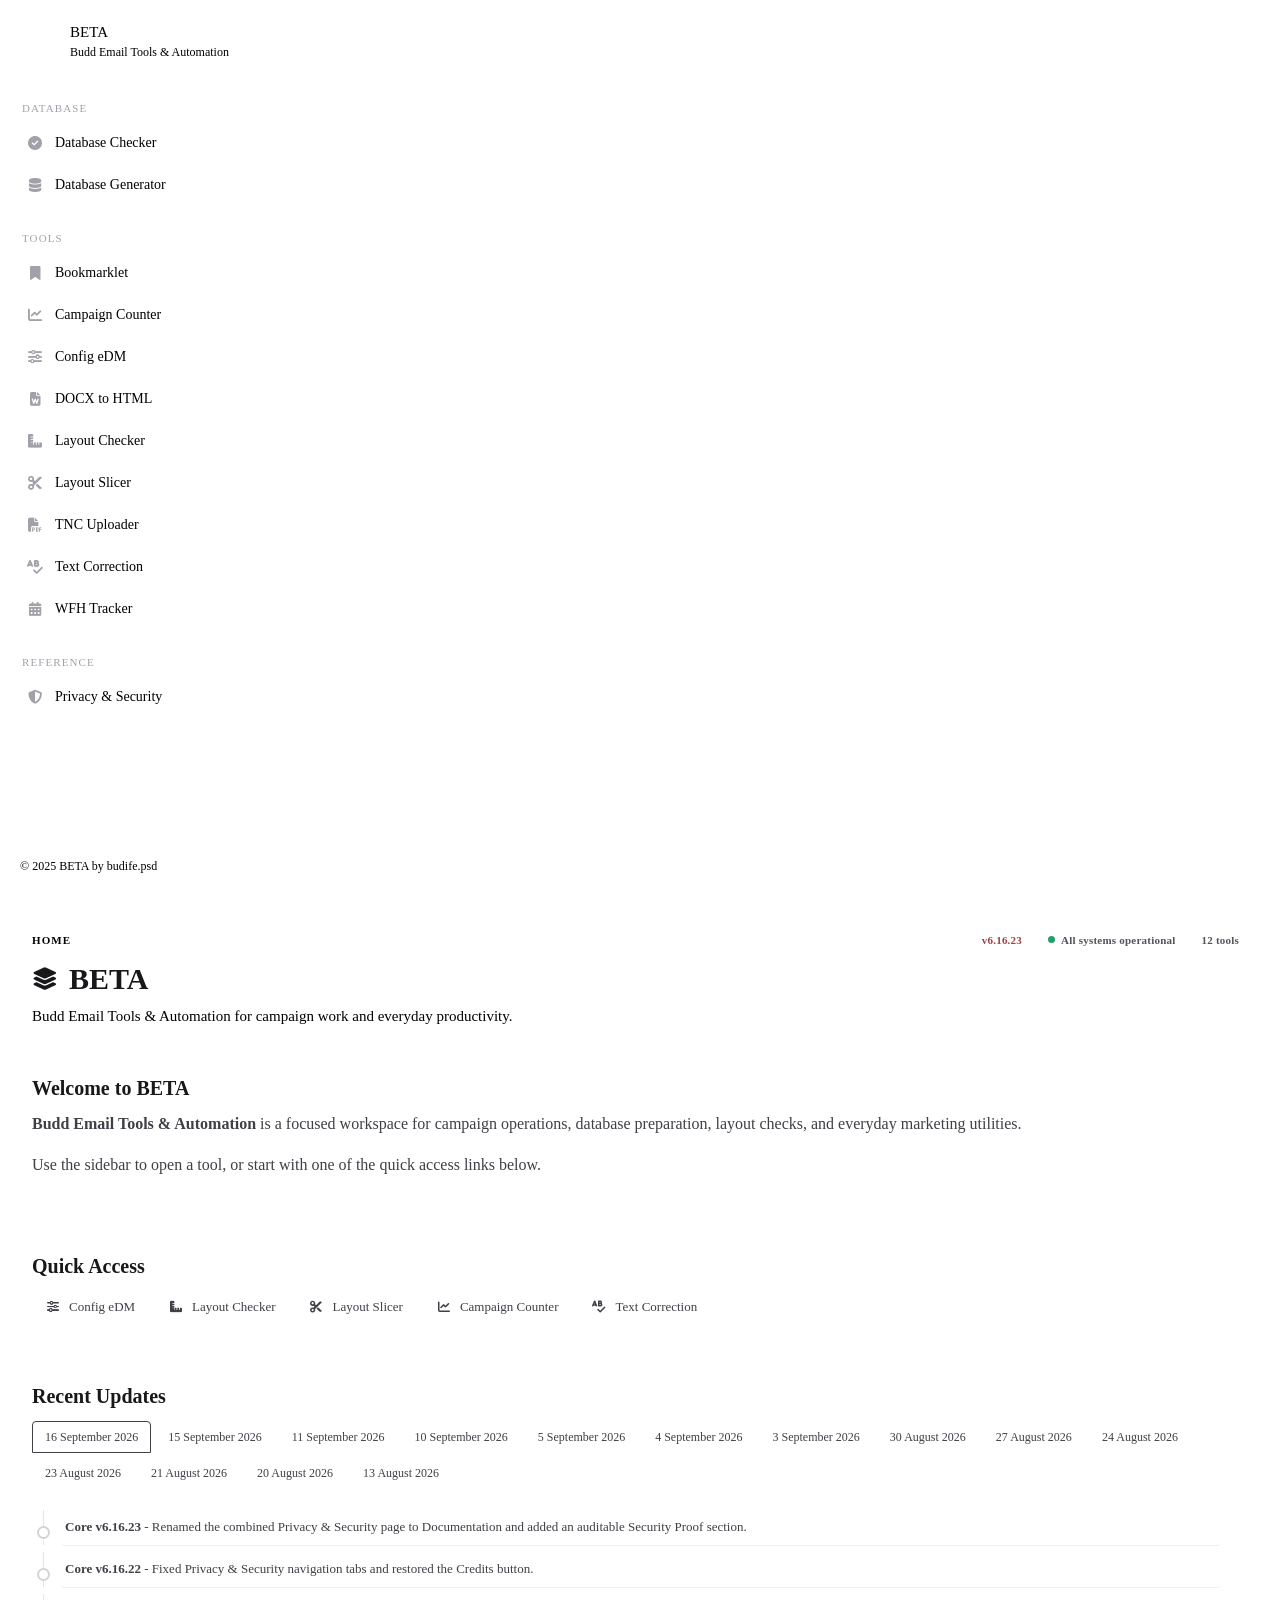
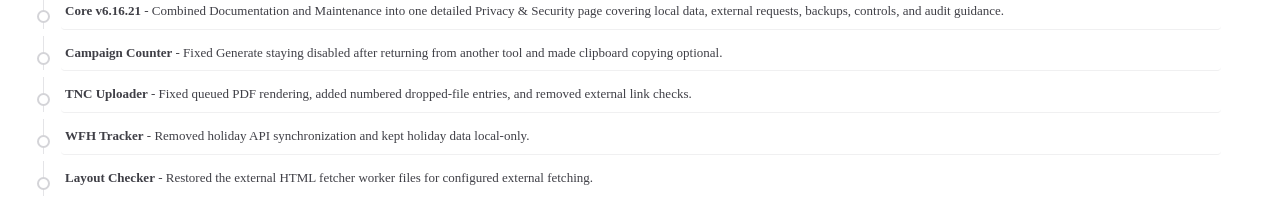
==== commit dc3bab11: "Rename privacy guide to documentation" ====
--- a/index.html
+++ b/index.html
@@ -8,10 +8,10 @@
   <link rel="icon" type="image/svg+xml" href="favicon.svg">
   <link rel="icon" type="image/png" href="favicon.png">
   <link rel="preconnect" href="https://cdnjs.cloudflare.com" crossorigin>
-   <link rel="stylesheet" href="css/tokens.css?v=6.16.22">
-   <link rel="stylesheet" href="css/theme.css?v=6.16.22">
-   <link rel="stylesheet" href="css/app.css?v=6.16.22">
-   <link rel="stylesheet" href="css/controls.css?v=6.16.22">
+   <link rel="stylesheet" href="css/tokens.css?v=6.16.23">
+   <link rel="stylesheet" href="css/theme.css?v=6.16.23">
+   <link rel="stylesheet" href="css/app.css?v=6.16.23">
+   <link rel="stylesheet" href="css/controls.css?v=6.16.23">
   <link rel="stylesheet" href="https://cdnjs.cloudflare.com/ajax/libs/font-awesome/6.5.2/css/all.min.css">
 
   <title>BETA - Budd Email Tools &amp; Automation</title>
@@ -114,8 +114,8 @@
     </section>
   </div>
 
-  <script src="js/version-config.js?v=6.16.22"></script>
-  <script src="js/tool-versions.js?v=6.16.22"></script>
-  <script src="js/app.js?v=6.16.22" defer></script>
+  <script src="js/version-config.js?v=6.16.23"></script>
+  <script src="js/tool-versions.js?v=6.16.23"></script>
+  <script src="js/app.js?v=6.16.23" defer></script>
 </body>
 </html>
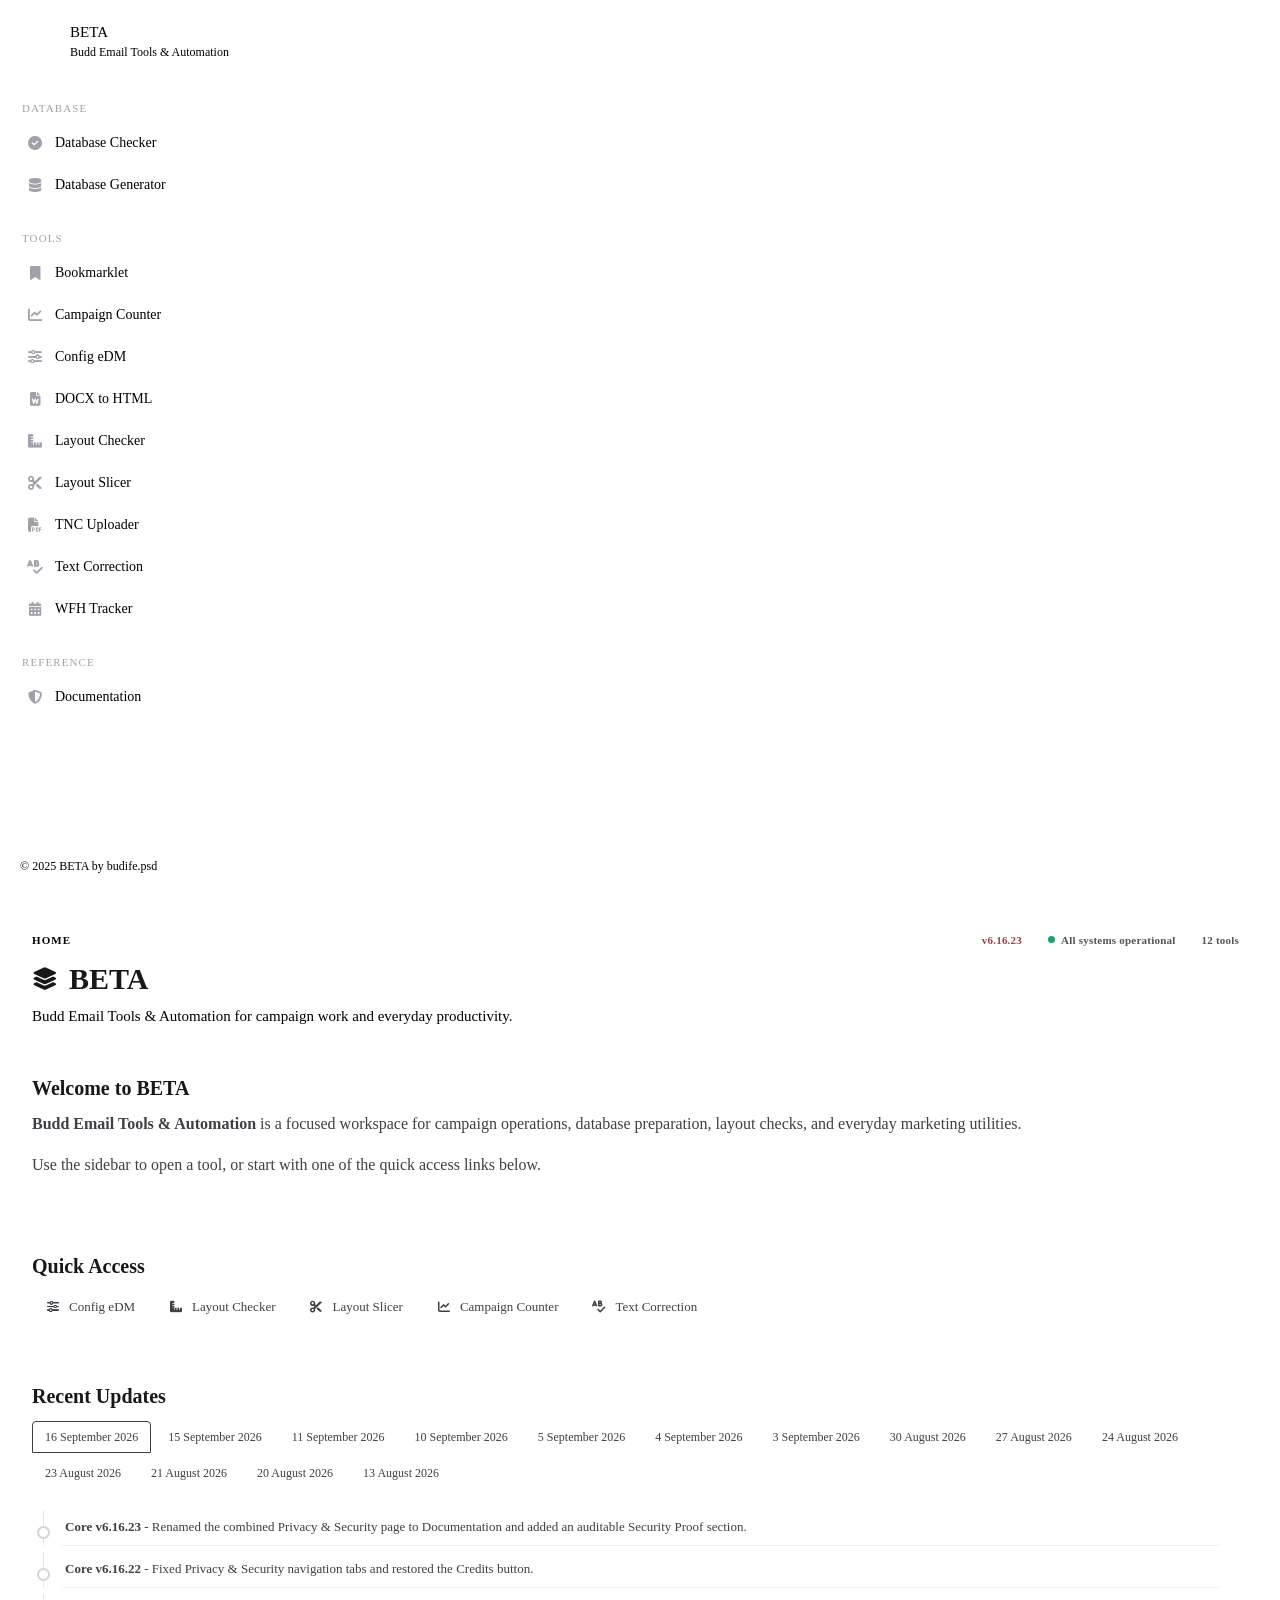
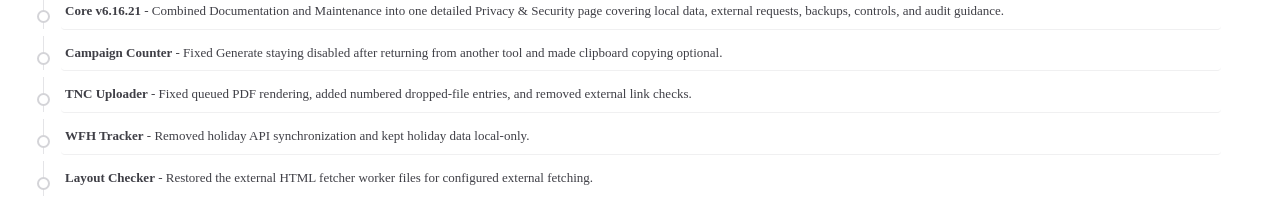
==== commit 635d9071: "Update documentation sidebar label" ====
--- a/index.html
+++ b/index.html
@@ -84,7 +84,7 @@
           <p class="nav-group-label">Reference</p>
           <a class="sidebar-link" href="docs" data-route>
             <i class="fa-solid fa-shield-halved" aria-hidden="true"></i>
-            <span>Privacy &amp; Security</span>
+            <span>Documentation</span>
           </a>
         </div>
       </nav>
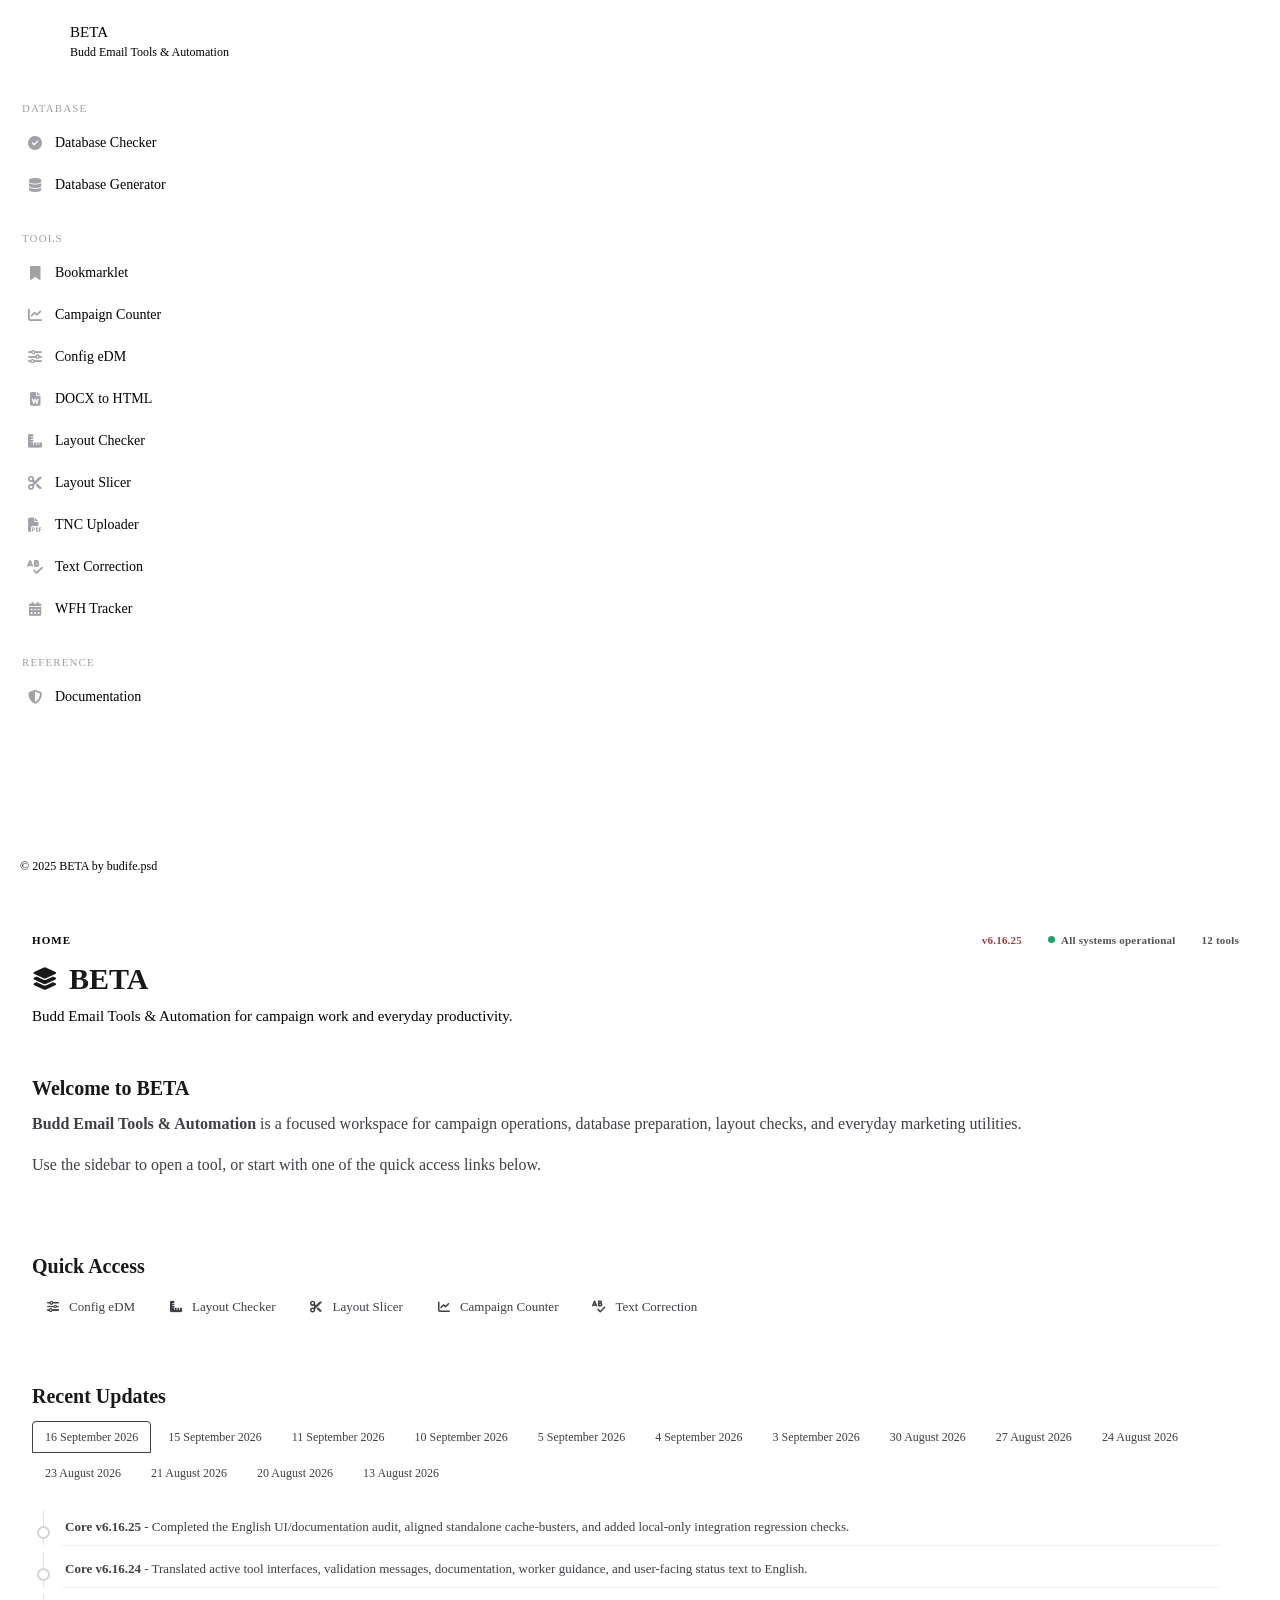
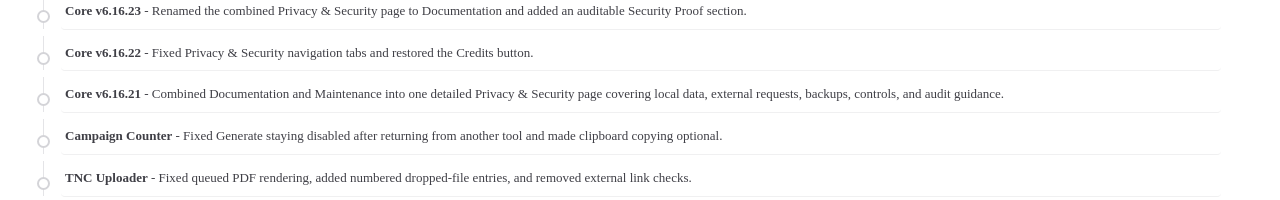
==== commit 5db8f617: "Complete English audit and release hardening" ====
--- a/index.html
+++ b/index.html
@@ -8,10 +8,10 @@
   <link rel="icon" type="image/svg+xml" href="favicon.svg">
   <link rel="icon" type="image/png" href="favicon.png">
   <link rel="preconnect" href="https://cdnjs.cloudflare.com" crossorigin>
-   <link rel="stylesheet" href="css/tokens.css?v=6.16.23">
-   <link rel="stylesheet" href="css/theme.css?v=6.16.23">
-   <link rel="stylesheet" href="css/app.css?v=6.16.23">
-   <link rel="stylesheet" href="css/controls.css?v=6.16.23">
+   <link rel="stylesheet" href="css/tokens.css?v=6.16.25">
+   <link rel="stylesheet" href="css/theme.css?v=6.16.25">
+   <link rel="stylesheet" href="css/app.css?v=6.16.25">
+   <link rel="stylesheet" href="css/controls.css?v=6.16.25">
   <link rel="stylesheet" href="https://cdnjs.cloudflare.com/ajax/libs/font-awesome/6.5.2/css/all.min.css">
 
   <title>BETA - Budd Email Tools &amp; Automation</title>
@@ -114,8 +114,8 @@
     </section>
   </div>
 
-  <script src="js/version-config.js?v=6.16.23"></script>
-  <script src="js/tool-versions.js?v=6.16.23"></script>
-  <script src="js/app.js?v=6.16.23" defer></script>
+  <script src="js/version-config.js?v=6.16.25"></script>
+  <script src="js/tool-versions.js?v=6.16.25"></script>
+  <script src="js/app.js?v=6.16.25" defer></script>
 </body>
 </html>
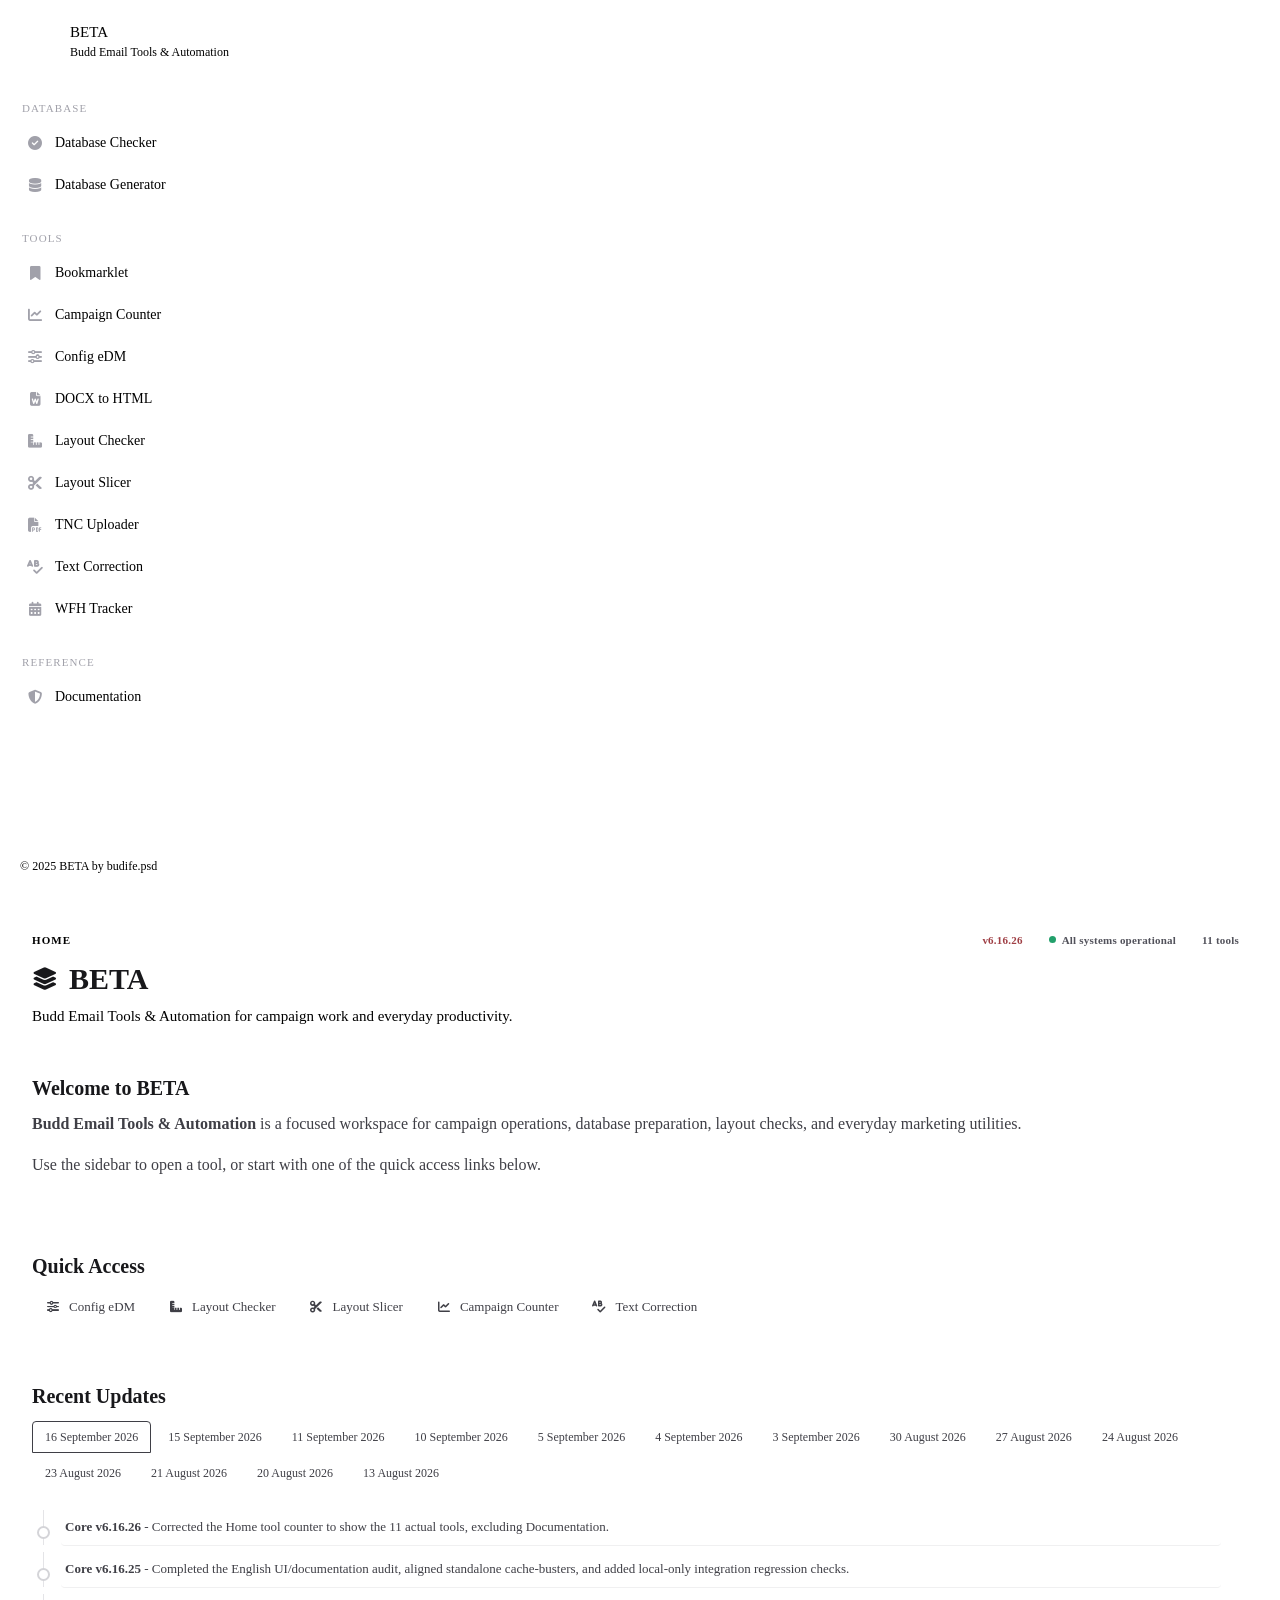
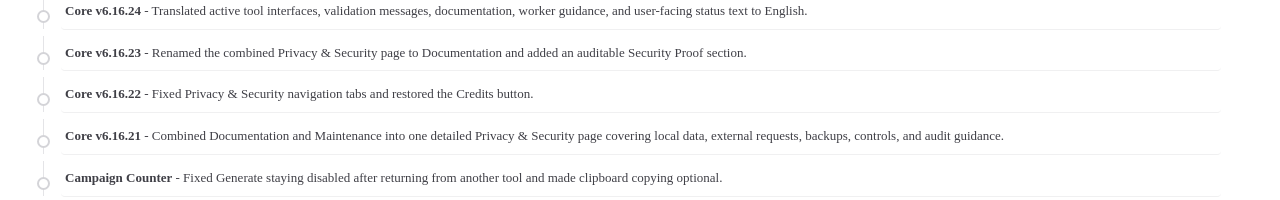
==== commit f41685f0: "Correct available tools count" ====
--- a/index.html
+++ b/index.html
@@ -8,10 +8,10 @@
   <link rel="icon" type="image/svg+xml" href="favicon.svg">
   <link rel="icon" type="image/png" href="favicon.png">
   <link rel="preconnect" href="https://cdnjs.cloudflare.com" crossorigin>
-   <link rel="stylesheet" href="css/tokens.css?v=6.16.25">
-   <link rel="stylesheet" href="css/theme.css?v=6.16.25">
-   <link rel="stylesheet" href="css/app.css?v=6.16.25">
-   <link rel="stylesheet" href="css/controls.css?v=6.16.25">
+   <link rel="stylesheet" href="css/tokens.css?v=6.16.26">
+   <link rel="stylesheet" href="css/theme.css?v=6.16.26">
+   <link rel="stylesheet" href="css/app.css?v=6.16.26">
+   <link rel="stylesheet" href="css/controls.css?v=6.16.26">
   <link rel="stylesheet" href="https://cdnjs.cloudflare.com/ajax/libs/font-awesome/6.5.2/css/all.min.css">
 
   <title>BETA - Budd Email Tools &amp; Automation</title>
@@ -114,8 +114,8 @@
     </section>
   </div>
 
-  <script src="js/version-config.js?v=6.16.25"></script>
-  <script src="js/tool-versions.js?v=6.16.25"></script>
-  <script src="js/app.js?v=6.16.25" defer></script>
+  <script src="js/version-config.js?v=6.16.26"></script>
+  <script src="js/tool-versions.js?v=6.16.26"></script>
+  <script src="js/app.js?v=6.16.26" defer></script>
 </body>
 </html>
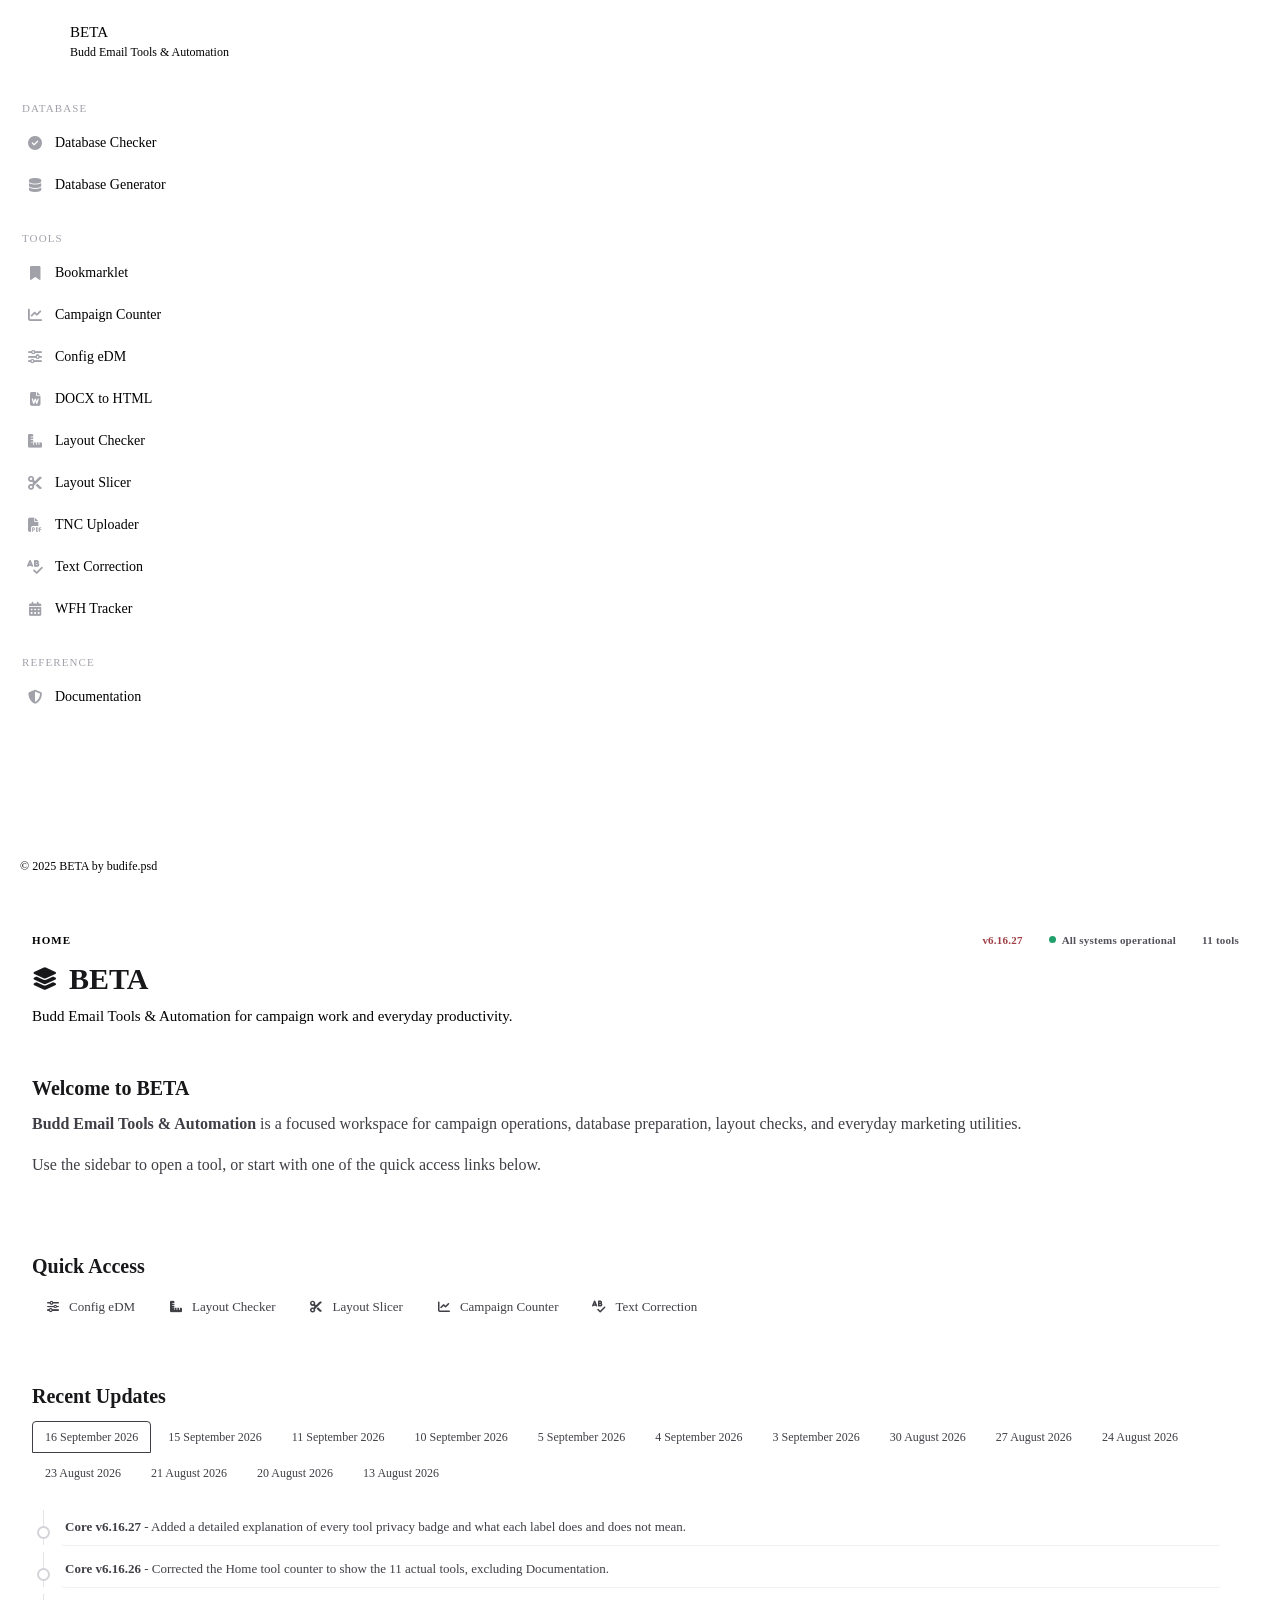
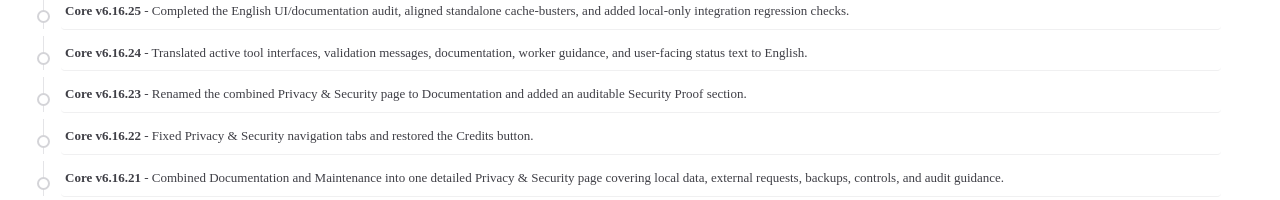
==== commit a760ce63: "Document privacy badge meanings" ====
--- a/index.html
+++ b/index.html
@@ -8,10 +8,10 @@
   <link rel="icon" type="image/svg+xml" href="favicon.svg">
   <link rel="icon" type="image/png" href="favicon.png">
   <link rel="preconnect" href="https://cdnjs.cloudflare.com" crossorigin>
-   <link rel="stylesheet" href="css/tokens.css?v=6.16.26">
-   <link rel="stylesheet" href="css/theme.css?v=6.16.26">
-   <link rel="stylesheet" href="css/app.css?v=6.16.26">
-   <link rel="stylesheet" href="css/controls.css?v=6.16.26">
+   <link rel="stylesheet" href="css/tokens.css?v=6.16.27">
+   <link rel="stylesheet" href="css/theme.css?v=6.16.27">
+   <link rel="stylesheet" href="css/app.css?v=6.16.27">
+   <link rel="stylesheet" href="css/controls.css?v=6.16.27">
   <link rel="stylesheet" href="https://cdnjs.cloudflare.com/ajax/libs/font-awesome/6.5.2/css/all.min.css">
 
   <title>BETA - Budd Email Tools &amp; Automation</title>
@@ -114,8 +114,8 @@
     </section>
   </div>
 
-  <script src="js/version-config.js?v=6.16.26"></script>
-  <script src="js/tool-versions.js?v=6.16.26"></script>
-  <script src="js/app.js?v=6.16.26" defer></script>
+  <script src="js/version-config.js?v=6.16.27"></script>
+  <script src="js/tool-versions.js?v=6.16.27"></script>
+  <script src="js/app.js?v=6.16.27" defer></script>
 </body>
 </html>
